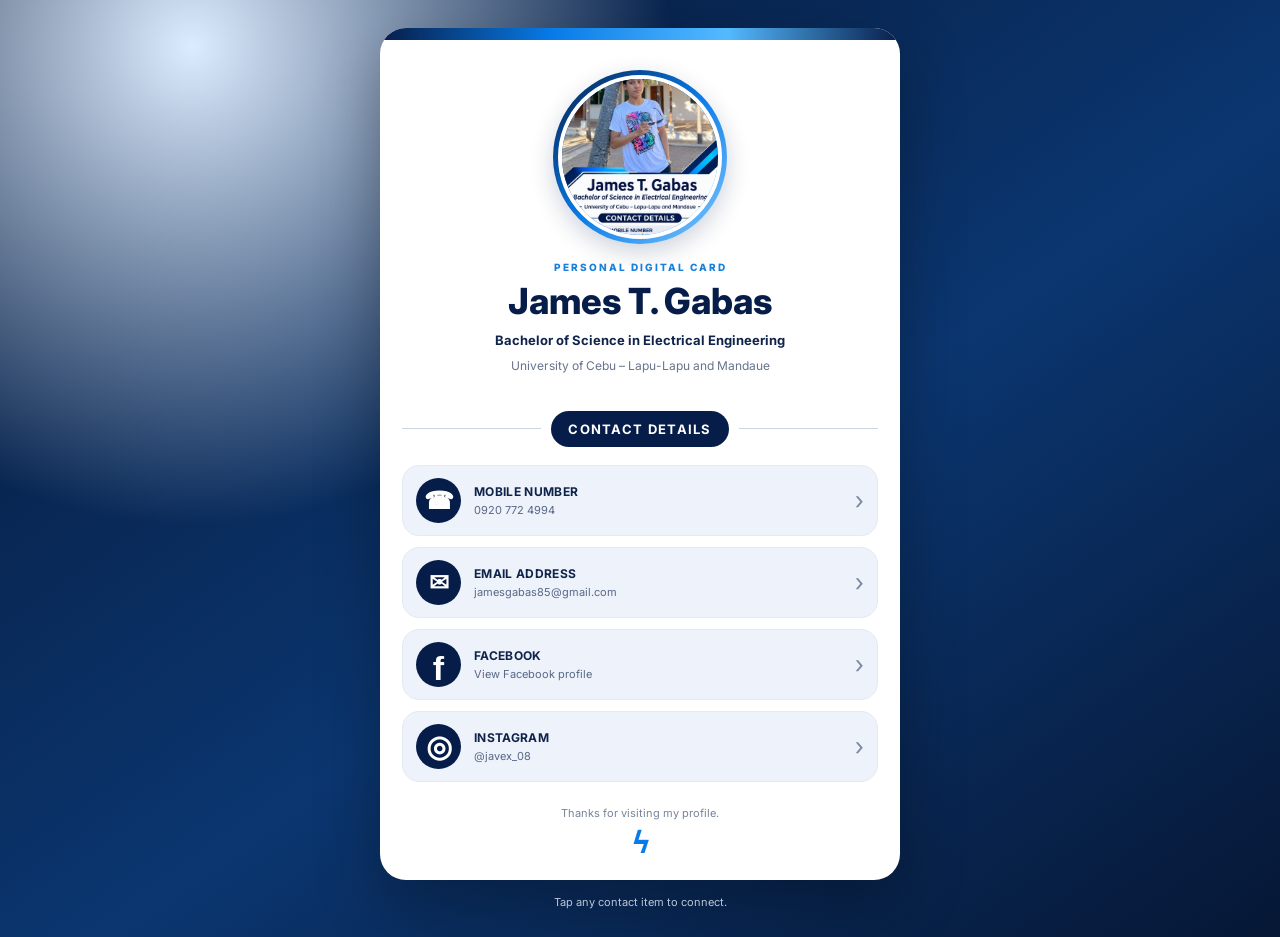
==== index.html @ 17c8b711 "Add files via upload" ====
<!DOCTYPE html>
<html lang="en">
<head>
  <meta charset="UTF-8">
  <meta name="viewport" content="width=device-width, initial-scale=1.0">
  <meta name="theme-color" content="#071d49">
  <meta name="description" content="James T. Gabas — Electrical Engineering personal contact card.">
  <title>James T. Gabas | Digital Business Card</title>
  <link rel="preconnect" href="https://fonts.googleapis.com">
  <link rel="preconnect" href="https://fonts.gstatic.com" crossorigin>
  <link href="https://fonts.googleapis.com/css2?family=Inter:wght@400;500;600;700;800&display=swap" rel="stylesheet">
  <link rel="stylesheet" href="style.css">
</head>
<body>
  <main class="page">
    <section class="card" aria-label="Personal digital business card">
      <div class="top-accent"></div>
      <header class="profile">
        <div class="photo-wrap">
          <img class="profile-photo" src="profile.jpg" alt="Profile photo of James T. Gabas">
        </div>
        <p class="eyebrow">PERSONAL DIGITAL CARD</p>
        <h1>James T. Gabas</h1>
        <p class="course">Bachelor of Science in Electrical Engineering</p>
        <p class="school">University of Cebu – Lapu-Lapu and Mandaue</p>
      </header>

      <section class="contact-section">
        <div class="section-heading"><span></span><h2>CONTACT DETAILS</h2><span></span></div>
        <nav class="contact-list" aria-label="Contact links">
          <a class="contact-item" href="tel:+639207724994">
            <span class="icon phone" aria-hidden="true">☎</span>
            <span class="details"><strong>Mobile Number</strong><small>0920 772 4994</small></span>
            <span class="chevron" aria-hidden="true">›</span>
          </a>
          <a class="contact-item" href="mailto:jamesgabas85@gmail.com">
            <span class="icon mail" aria-hidden="true">✉</span>
            <span class="details"><strong>Email Address</strong><small>jamesgabas85@gmail.com</small></span>
            <span class="chevron" aria-hidden="true">›</span>
          </a>
          <a class="contact-item" href="https://www.facebook.com/share/1MJzKPGMtL/" target="_blank" rel="noopener noreferrer">
            <span class="icon facebook" aria-hidden="true">f</span>
            <span class="details"><strong>Facebook</strong><small>View Facebook profile</small></span>
            <span class="chevron" aria-hidden="true">›</span>
          </a>
          <a class="contact-item" href="https://www.instagram.com/javex_08?obrf=Zm5xOXE4dzhrMDA0" target="_blank" rel="noopener noreferrer">
            <span class="icon instagram" aria-hidden="true">◎</span>
            <span class="details"><strong>Instagram</strong><small>@javex_08</small></span>
            <span class="chevron" aria-hidden="true">›</span>
          </a>
        </nav>
      </section>

      <footer>
        <p>Thanks for visiting my profile.</p>
        <span class="bolt" aria-hidden="true">ϟ</span>
      </footer>
    </section>
    <p class="page-note">Tap any contact item to connect.</p>
  </main>
  <script src="script.js"></script>
</body>
</html>
---- style.css ----
* { box-sizing: border-box; }
:root {
  --navy: #071d49;
  --blue: #087be8;
  --ink: #10244b;
  --muted: #66748d;
  --pale: #edf2fb;
}
html { min-height: 100%; }
body {
  margin: 0;
  min-height: 100vh;
  padding: 28px 16px;
  font-family: Inter, Arial, sans-serif;
  color: var(--ink);
  background: radial-gradient(circle at 15% 5%, #dcecff 0, transparent 34%),
              linear-gradient(145deg, #061735, #0b3670 55%, #061735);
}
.page { width: 100%; max-width: 520px; margin: 0 auto; }
.card {
  position: relative;
  overflow: hidden;
  background: #fff;
  border-radius: 26px;
  box-shadow: 0 22px 65px rgba(0,0,0,.30);
}
.top-accent {
  height: 12px;
  background: linear-gradient(90deg, var(--navy), var(--blue), #54baff, var(--navy));
}
.profile { text-align: center; padding: 30px 24px 20px; }
.photo-wrap {
  width: 174px; height: 174px; padding: 5px; margin: 0 auto 17px;
  border-radius: 50%;
  background: linear-gradient(135deg, var(--navy), var(--blue), #83caff);
  box-shadow: 0 8px 24px rgba(7,29,73,.20);
}
.profile-photo {
  width: 100%; height: 100%; object-fit: cover; object-position: center 35%;
  border: 4px solid white; border-radius: 50%; display: block;
}
.eyebrow { margin: 0 0 8px; color: #1680dc; font-size: 10px; font-weight: 800; letter-spacing: 2px; }
h1 { margin: 0; color: var(--navy); font-size: clamp(27px, 7vw, 36px); line-height: 1.12; font-weight: 800; }
.course { margin: 10px auto 6px; max-width: 390px; font-size: 13px; line-height: 1.5; font-weight: 700; }
.school { margin: 0; color: var(--muted); font-size: 12px; line-height: 1.5; }
.contact-section { padding: 8px 22px 24px; }
.section-heading { display: flex; align-items: center; gap: 10px; margin: 8px 0 18px; }
.section-heading span { height: 1px; background: #cbd5e6; flex: 1; }
.section-heading h2 {
  margin: 0; padding: 10px 17px; border-radius: 30px;
  background: var(--navy); color: white; font-size: 13px; letter-spacing: 1.3px;
}
.contact-list { display: grid; gap: 11px; }
.contact-item {
  min-width: 0; display: flex; align-items: center; gap: 13px;
  padding: 12px 13px; border-radius: 17px; background: var(--pale);
  color: var(--ink); text-decoration: none; border: 1px solid #e4eaf5;
  transition: transform .18s ease, background .18s ease, box-shadow .18s ease;
}
.contact-item:active { transform: scale(.985); }
.contact-item:hover { background: #e2edff; box-shadow: 0 5px 15px rgba(7,29,73,.08); }
.icon {
  flex: 0 0 45px; width: 45px; height: 45px; display: grid; place-items: center;
  border-radius: 50%; background: var(--navy); color: #fff; font-size: 25px; font-weight: 800;
}
.icon.phone { font-size: 24px; }
.icon.mail { font-size: 24px; }
.icon.facebook { font-family: Arial, sans-serif; font-size: 34px; padding-top: 7px; }
.icon.instagram { font-size: 30px; }
.details { display: grid; gap: 4px; min-width: 0; flex: 1; }
.details strong { text-transform: uppercase; font-size: 12px; letter-spacing: .35px; }
.details small { color: #586985; font-size: 11px; overflow-wrap: anywhere; }
.chevron { color: #7c8ba5; font-size: 25px; }
footer { text-align: center; padding: 0 20px 20px; color: #77849b; font-size: 11px; }
footer p { margin: 0 0 5px; }
.bolt { display: inline-block; color: var(--blue); font-size: 29px; font-weight: 800; }
.page-note { margin: 15px 0 0; text-align: center; color: #dce9ff; font-size: 11px; }
@media (max-width: 380px) {
  body { padding: 14px 10px; }
  .profile { padding: 24px 16px 17px; }
  .photo-wrap { width: 148px; height: 148px; }
  .contact-section { padding-inline: 14px; }
  .contact-item { gap: 10px; padding: 10px; }
}
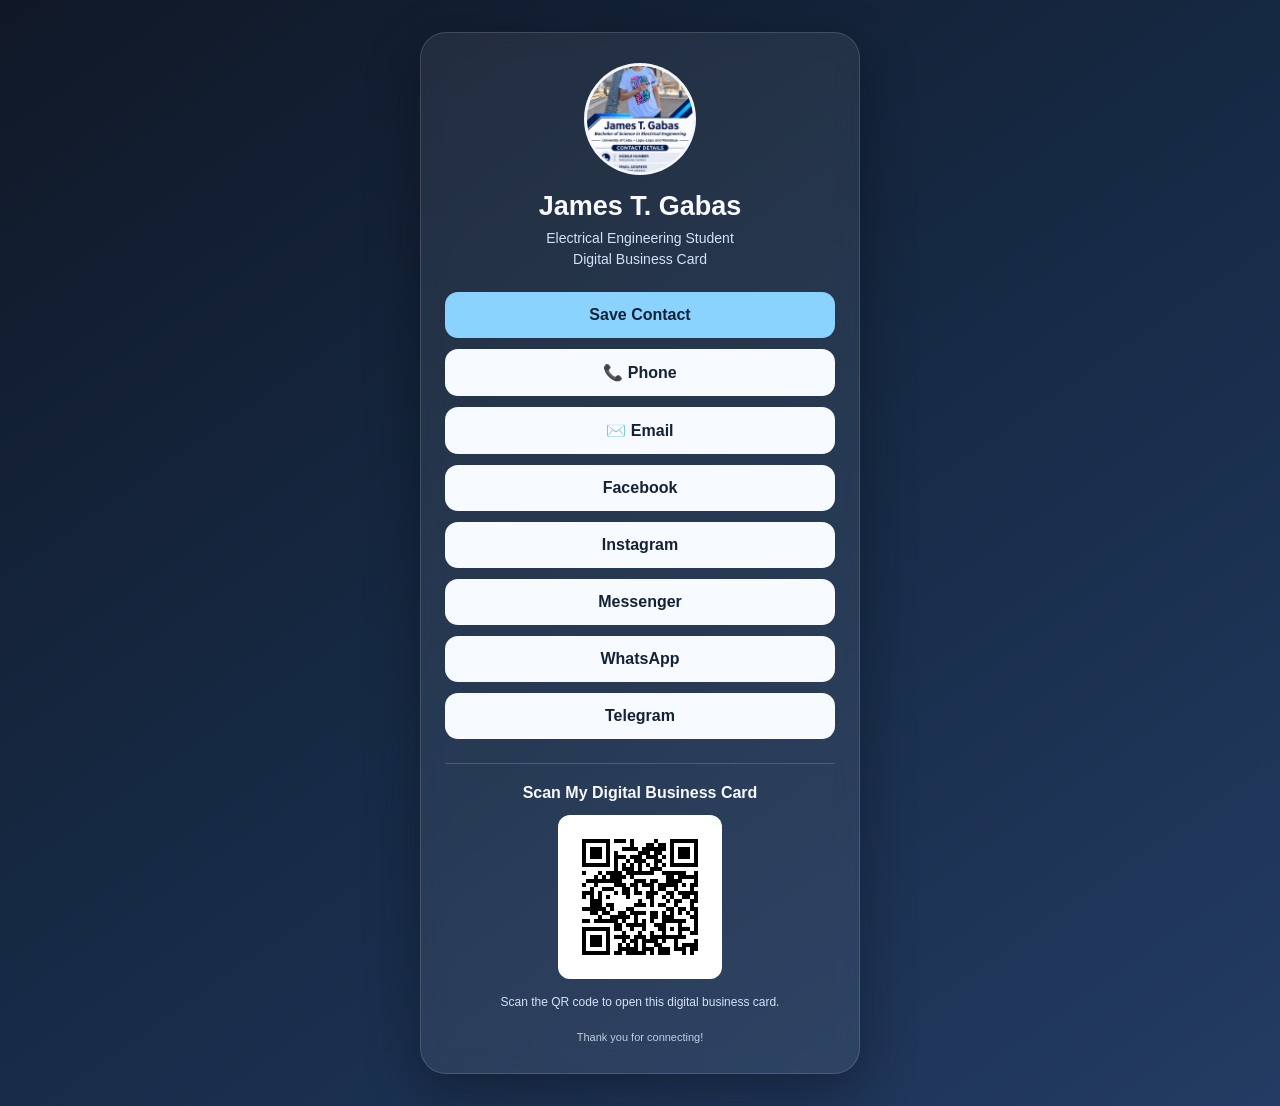
==== commit 1879bf1f: "Add files via upload" ====
--- a/index.html
+++ b/index.html
@@ -3,61 +3,58 @@
 <head>
   <meta charset="UTF-8">
   <meta name="viewport" content="width=device-width, initial-scale=1.0">
-  <meta name="theme-color" content="#071d49">
-  <meta name="description" content="James T. Gabas — Electrical Engineering personal contact card.">
+  <meta name="theme-color" content="#101827">
   <title>James T. Gabas | Digital Business Card</title>
-  <link rel="preconnect" href="https://fonts.googleapis.com">
-  <link rel="preconnect" href="https://fonts.gstatic.com" crossorigin>
-  <link href="https://fonts.googleapis.com/css2?family=Inter:wght@400;500;600;700;800&display=swap" rel="stylesheet">
-  <link rel="stylesheet" href="style.css">
+  <style>
+    *{box-sizing:border-box}
+    body{margin:0;min-height:100vh;padding:32px 16px;font-family:Arial,Helvetica,sans-serif;
+      color:#f7f9fc;background:linear-gradient(145deg,#101827,#172c48 55%,#243b63);
+      display:flex;justify-content:center;align-items:center}
+    .card{width:100%;max-width:440px;padding:30px 24px;border:1px solid #ffffff24;border-radius:26px;
+      background:#ffffff12;box-shadow:0 18px 55px #0005;text-align:center;backdrop-filter:blur(12px)}
+    .avatar{width:112px;height:112px;border-radius:50%;object-fit:cover;border:3px solid #ffffffb0;
+      background:#dbeafe;margin:0 auto 16px;display:block}
+    .initials{display:none;width:112px;height:112px;border-radius:50%;margin:0 auto 16px;
+      background:#dbeafe;color:#183153;font-size:34px;font-weight:700;align-items:center;justify-content:center}
+    h1{font-size:27px;margin:8px 0 6px}
+    .subtitle{color:#d4e2f5;margin:0 0 22px;font-size:14px;line-height:1.5}
+    .links{display:grid;gap:11px}
+    .btn{display:block;padding:14px 16px;border-radius:13px;text-decoration:none;color:#142238;
+      background:#f7fbff;font-weight:700;transition:transform .15s,background .15s}
+    .btn:hover{transform:translateY(-2px);background:#dcecff}
+    .btn.primary{background:#8bd3ff}
+    .section{margin-top:24px;padding-top:20px;border-top:1px solid #ffffff2b}
+    .section h2{font-size:16px;margin:0 0 13px}
+    .qr{width:164px;height:164px;padding:8px;background:#fff;border-radius:12px}
+    .small{font-size:12px;color:#d4e2f5;line-height:1.5;margin:10px 0 0}
+    footer{font-size:11px;color:#c0cee0;margin-top:20px}
+  </style>
 </head>
 <body>
-  <main class="page">
-    <section class="card" aria-label="Personal digital business card">
-      <div class="top-accent"></div>
-      <header class="profile">
-        <div class="photo-wrap">
-          <img class="profile-photo" src="profile.jpg" alt="Profile photo of James T. Gabas">
-        </div>
-        <p class="eyebrow">PERSONAL DIGITAL CARD</p>
-        <h1>James T. Gabas</h1>
-        <p class="course">Bachelor of Science in Electrical Engineering</p>
-        <p class="school">University of Cebu – Lapu-Lapu and Mandaue</p>
-      </header>
+  <main class="card">
+    <img class="avatar" src="profile.jpg" alt="James T. Gabas"
+         onerror="this.style.display='none';document.getElementById('initials').style.display='flex'">
+    <div class="initials" id="initials">JG</div>
+    <h1>James T. Gabas</h1>
+    <p class="subtitle">Electrical Engineering Student<br>Digital Business Card</p>
 
-      <section class="contact-section">
-        <div class="section-heading"><span></span><h2>CONTACT DETAILS</h2><span></span></div>
-        <nav class="contact-list" aria-label="Contact links">
-          <a class="contact-item" href="tel:+639207724994">
-            <span class="icon phone" aria-hidden="true">☎</span>
-            <span class="details"><strong>Mobile Number</strong><small>0920 772 4994</small></span>
-            <span class="chevron" aria-hidden="true">›</span>
-          </a>
-          <a class="contact-item" href="mailto:jamesgabas85@gmail.com">
-            <span class="icon mail" aria-hidden="true">✉</span>
-            <span class="details"><strong>Email Address</strong><small>jamesgabas85@gmail.com</small></span>
-            <span class="chevron" aria-hidden="true">›</span>
-          </a>
-          <a class="contact-item" href="https://www.facebook.com/share/1MJzKPGMtL/" target="_blank" rel="noopener noreferrer">
-            <span class="icon facebook" aria-hidden="true">f</span>
-            <span class="details"><strong>Facebook</strong><small>View Facebook profile</small></span>
-            <span class="chevron" aria-hidden="true">›</span>
-          </a>
-          <a class="contact-item" href="https://www.instagram.com/javex_08?obrf=Zm5xOXE4dzhrMDA0" target="_blank" rel="noopener noreferrer">
-            <span class="icon instagram" aria-hidden="true">◎</span>
-            <span class="details"><strong>Instagram</strong><small>@javex_08</small></span>
-            <span class="chevron" aria-hidden="true">›</span>
-          </a>
-        </nav>
-      </section>
+    <div class="links">
+      <a class="btn primary" href="james-gabas.vcf" download>Save Contact</a>
+      <a class="btn" href="tel:+639207724994">📞 Phone</a>
+      <a class="btn" href="mailto:jamesgabas85@gmail.com">✉️ Email</a>
+      <a class="btn" href="https://www.facebook.com/share/1MJzKPGMtL/" target="_blank" rel="noopener">Facebook</a>
+      <a class="btn" href="https://www.instagram.com/javex_08?obrf=Zm5xOXE4dzhrMDA0" target="_blank" rel="noopener">Instagram</a>
+      <a class="btn" href="https://m.me/Javex02" target="_blank" rel="noopener">Messenger</a>
+      <a class="btn" href="https://wa.me/639207724994?s=t" target="_blank" rel="noopener">WhatsApp</a>
+      <a class="btn" href="https://t.me/javeue" target="_blank" rel="noopener">Telegram</a>
+    </div>
 
-      <footer>
-        <p>Thanks for visiting my profile.</p>
-        <span class="bolt" aria-hidden="true">ϟ</span>
-      </footer>
+    <section class="section">
+      <h2>Scan My Digital Business Card</h2>
+      <img class="qr" src="qrcode.png" alt="QR code linking to James T. Gabas digital business card">
+      <p class="small">Scan the QR code to open this digital business card.</p>
     </section>
-    <p class="page-note">Tap any contact item to connect.</p>
+    <footer>Thank you for connecting!</footer>
   </main>
-  <script src="script.js"></script>
 </body>
 </html>
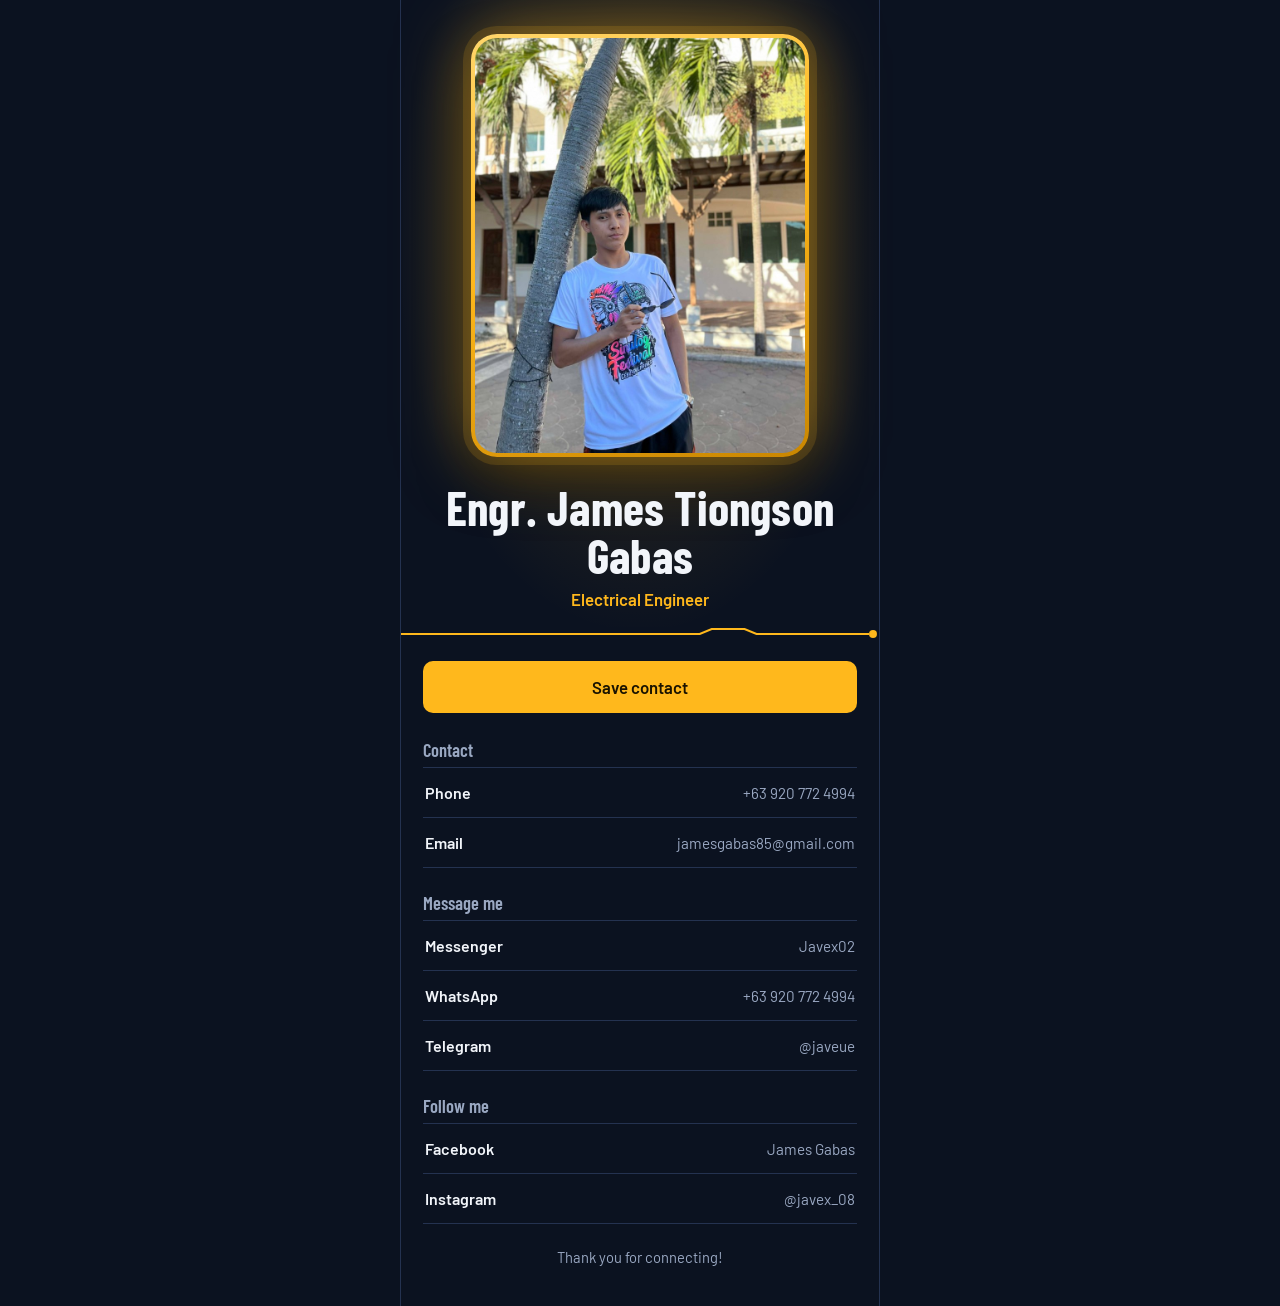
==== commit 080ff87a: "Add files via upload" ====
--- a/index.html
+++ b/index.html
@@ -1,60 +1,89 @@
 <!DOCTYPE html>
 <html lang="en">
 <head>
-  <meta charset="UTF-8">
-  <meta name="viewport" content="width=device-width, initial-scale=1.0">
-  <meta name="theme-color" content="#101827">
-  <title>James T. Gabas | Digital Business Card</title>
-  <style>
-    *{box-sizing:border-box}
-    body{margin:0;min-height:100vh;padding:32px 16px;font-family:Arial,Helvetica,sans-serif;
-      color:#f7f9fc;background:linear-gradient(145deg,#101827,#172c48 55%,#243b63);
-      display:flex;justify-content:center;align-items:center}
-    .card{width:100%;max-width:440px;padding:30px 24px;border:1px solid #ffffff24;border-radius:26px;
-      background:#ffffff12;box-shadow:0 18px 55px #0005;text-align:center;backdrop-filter:blur(12px)}
-    .avatar{width:112px;height:112px;border-radius:50%;object-fit:cover;border:3px solid #ffffffb0;
-      background:#dbeafe;margin:0 auto 16px;display:block}
-    .initials{display:none;width:112px;height:112px;border-radius:50%;margin:0 auto 16px;
-      background:#dbeafe;color:#183153;font-size:34px;font-weight:700;align-items:center;justify-content:center}
-    h1{font-size:27px;margin:8px 0 6px}
-    .subtitle{color:#d4e2f5;margin:0 0 22px;font-size:14px;line-height:1.5}
-    .links{display:grid;gap:11px}
-    .btn{display:block;padding:14px 16px;border-radius:13px;text-decoration:none;color:#142238;
-      background:#f7fbff;font-weight:700;transition:transform .15s,background .15s}
-    .btn:hover{transform:translateY(-2px);background:#dcecff}
-    .btn.primary{background:#8bd3ff}
-    .section{margin-top:24px;padding-top:20px;border-top:1px solid #ffffff2b}
-    .section h2{font-size:16px;margin:0 0 13px}
-    .qr{width:164px;height:164px;padding:8px;background:#fff;border-radius:12px}
-    .small{font-size:12px;color:#d4e2f5;line-height:1.5;margin:10px 0 0}
-    footer{font-size:11px;color:#c0cee0;margin-top:20px}
-  </style>
+<meta charset="UTF-8">
+<meta name="viewport" content="width=device-width, initial-scale=1, viewport-fit=cover">
+<meta name="theme-color" content="#0b1220">
+<title>Engr. James Tiongson Gabas | Electrical Engineer</title>
+<link rel="preconnect" href="https://fonts.googleapis.com">
+<link rel="preconnect" href="https://fonts.gstatic.com" crossorigin>
+<link href="https://fonts.googleapis.com/css2?family=Barlow+Condensed:wght@600;700&family=Barlow:wght@400;500;600&display=swap" rel="stylesheet">
+<style>
+:root{--bg:#0b1220;--panel:#121b2e;--line:#243250;--text:#f2f5fa;--muted:#9aa8c2;--amber:#ffb81c}
+*{box-sizing:border-box;margin:0;padding:0}
+body{background:var(--bg);color:var(--text);font-family:Barlow,system-ui,-apple-system,"Segoe UI",Roboto,sans-serif;-webkit-font-smoothing:antialiased}
+.card{max-width:480px;margin:0 auto;min-height:100vh;background:var(--bg)}
+
+/* Hero: profile photo is framed, glowing and spotlit */
+.hero{position:relative;padding:34px 22px 18px;text-align:center;background:radial-gradient(ellipse at 50% 38%,rgba(255,184,28,.28) 0%,rgba(255,184,28,.08) 45%,rgba(11,18,32,0) 72%)}
+.frame{width:min(78%,340px);aspect-ratio:4/5;margin:0 auto;border-radius:26px;padding:4px;background:linear-gradient(160deg,#ffd66b,var(--amber) 45%,#c98600);box-shadow:0 0 0 8px rgba(255,184,28,.14),0 0 70px rgba(255,184,28,.5),0 24px 50px rgba(0,0,0,.55);animation:glow 3.2s ease-in-out infinite}
+.frame img{width:100%;height:100%;object-fit:cover;object-position:50% 45%;border-radius:22px;display:block}
+@keyframes glow{50%{box-shadow:0 0 0 12px rgba(255,184,28,.2),0 0 95px rgba(255,184,28,.65),0 24px 50px rgba(0,0,0,.55)}}
+.id{margin-top:26px}
+.id h1{font-family:"Barlow Condensed","Arial Narrow",Impact,sans-serif;font-weight:700;font-size:clamp(2.2rem,10.5vw,3rem);line-height:1;letter-spacing:.2px}
+.id p{margin-top:10px;color:var(--amber);font-weight:600;font-size:1.05rem}
+
+/* One moment of motion: a current line drawn under the photo */
+.wire{display:block;width:100%;height:14px}
+.wire path{fill:none;stroke:var(--amber);stroke-width:2;stroke-dasharray:520;stroke-dashoffset:520;animation:draw 1.4s .3s ease-out forwards}
+.wire circle{fill:var(--amber);opacity:0;animation:pop .2s 1.6s forwards}
+@keyframes draw{to{stroke-dashoffset:0}}
+@keyframes pop{to{opacity:1}}
+
+.body{padding:6px 22px 40px}
+.save{display:block;text-align:center;background:var(--amber);color:#1a1300;font-weight:600;font-size:1.05rem;text-decoration:none;padding:16px;border-radius:10px;margin:14px 0 26px}
+.group{margin-bottom:24px}
+.group h2{font-family:"Barlow Condensed",sans-serif;font-weight:600;font-size:1.15rem;color:var(--muted);margin-bottom:6px}
+.row{display:flex;justify-content:space-between;align-items:center;gap:12px;padding:15px 2px;border-top:1px solid var(--line);color:var(--text);text-decoration:none}
+.row:last-child{border-bottom:1px solid var(--line)}
+.row b{font-weight:600}
+.row span{color:var(--muted);font-size:.95rem;text-align:right;overflow-wrap:anywhere}
+.row:active{background:var(--panel)}
+a:focus-visible{outline:3px solid var(--amber);outline-offset:2px}
+.thanks{text-align:center;color:var(--muted);font-size:.92rem;margin-top:8px}
+@media (min-width:520px){.card{border-left:1px solid var(--line);border-right:1px solid var(--line)}}
+@media (prefers-reduced-motion:reduce){.frame{animation:none}.wire path{animation:none;stroke-dashoffset:0}.wire circle{animation:none;opacity:1}}
+</style>
 </head>
 <body>
-  <main class="card">
-    <img class="avatar" src="profile.jpg" alt="James T. Gabas"
-         onerror="this.style.display='none';document.getElementById('initials').style.display='flex'">
-    <div class="initials" id="initials">JG</div>
-    <h1>James T. Gabas</h1>
-    <p class="subtitle">Electrical Engineering Student<br>Digital Business Card</p>
+<main class="card">
+  <header class="hero">
+    <div class="frame"><img src="profile.jpg" alt="Engr. James Tiongson Gabas"></div>
+    <div class="id">
+      <h1>Engr. James Tiongson Gabas</h1>
+      <p>Electrical Engineer</p>
+    </div>
+  </header>
 
-    <div class="links">
-      <a class="btn primary" href="james-gabas.vcf" download>Save Contact</a>
-      <a class="btn" href="tel:+639207724994">📞 Phone</a>
-      <a class="btn" href="mailto:jamesgabas85@gmail.com">✉️ Email</a>
-      <a class="btn" href="https://www.facebook.com/share/1MJzKPGMtL/" target="_blank" rel="noopener">Facebook</a>
-      <a class="btn" href="https://www.instagram.com/javex_08?obrf=Zm5xOXE4dzhrMDA0" target="_blank" rel="noopener">Instagram</a>
-      <a class="btn" href="https://m.me/Javex02" target="_blank" rel="noopener">Messenger</a>
-      <a class="btn" href="https://wa.me/639207724994?s=t" target="_blank" rel="noopener">WhatsApp</a>
-      <a class="btn" href="https://t.me/javeue" target="_blank" rel="noopener">Telegram</a>
-    </div>
+  <svg class="wire" viewBox="0 0 480 14" preserveAspectRatio="none" aria-hidden="true">
+    <path d="M0 7 H300 L312 2 H345 L357 7 H470"/>
+    <circle cx="474" cy="7" r="4"/>
+  </svg>
 
-    <section class="section">
-      <h2>Scan My Digital Business Card</h2>
-      <img class="qr" src="qrcode.png" alt="QR code linking to James T. Gabas digital business card">
-      <p class="small">Scan the QR code to open this digital business card.</p>
+  <div class="body">
+    <a class="save" href="james-gabas.vcf" download>Save contact</a>
+
+    <section class="group">
+      <h2>Contact</h2>
+      <a class="row" href="tel:+639207724994"><b>Phone</b><span>+63 920 772 4994</span></a>
+      <a class="row" href="mailto:jamesgabas85@gmail.com"><b>Email</b><span>jamesgabas85@gmail.com</span></a>
     </section>
-    <footer>Thank you for connecting!</footer>
-  </main>
+
+    <section class="group">
+      <h2>Message me</h2>
+      <a class="row" href="https://m.me/Javex02" target="_blank" rel="noopener"><b>Messenger</b><span>Javex02</span></a>
+      <a class="row" href="https://wa.me/639207724994?s=t" target="_blank" rel="noopener"><b>WhatsApp</b><span>+63 920 772 4994</span></a>
+      <a class="row" href="https://t.me/javeue" target="_blank" rel="noopener"><b>Telegram</b><span>@javeue</span></a>
+    </section>
+
+    <section class="group">
+      <h2>Follow me</h2>
+      <a class="row" href="https://www.facebook.com/share/1MJzKPGMtL/" target="_blank" rel="noopener"><b>Facebook</b><span>James Gabas</span></a>
+      <a class="row" href="https://www.instagram.com/javex_08?obrf=Zm5xOXE4dzhrMDA0" target="_blank" rel="noopener"><b>Instagram</b><span>@javex_08</span></a>
+    </section>
+
+    <p class="thanks">Thank you for connecting!</p>
+  </div>
+</main>
 </body>
 </html>
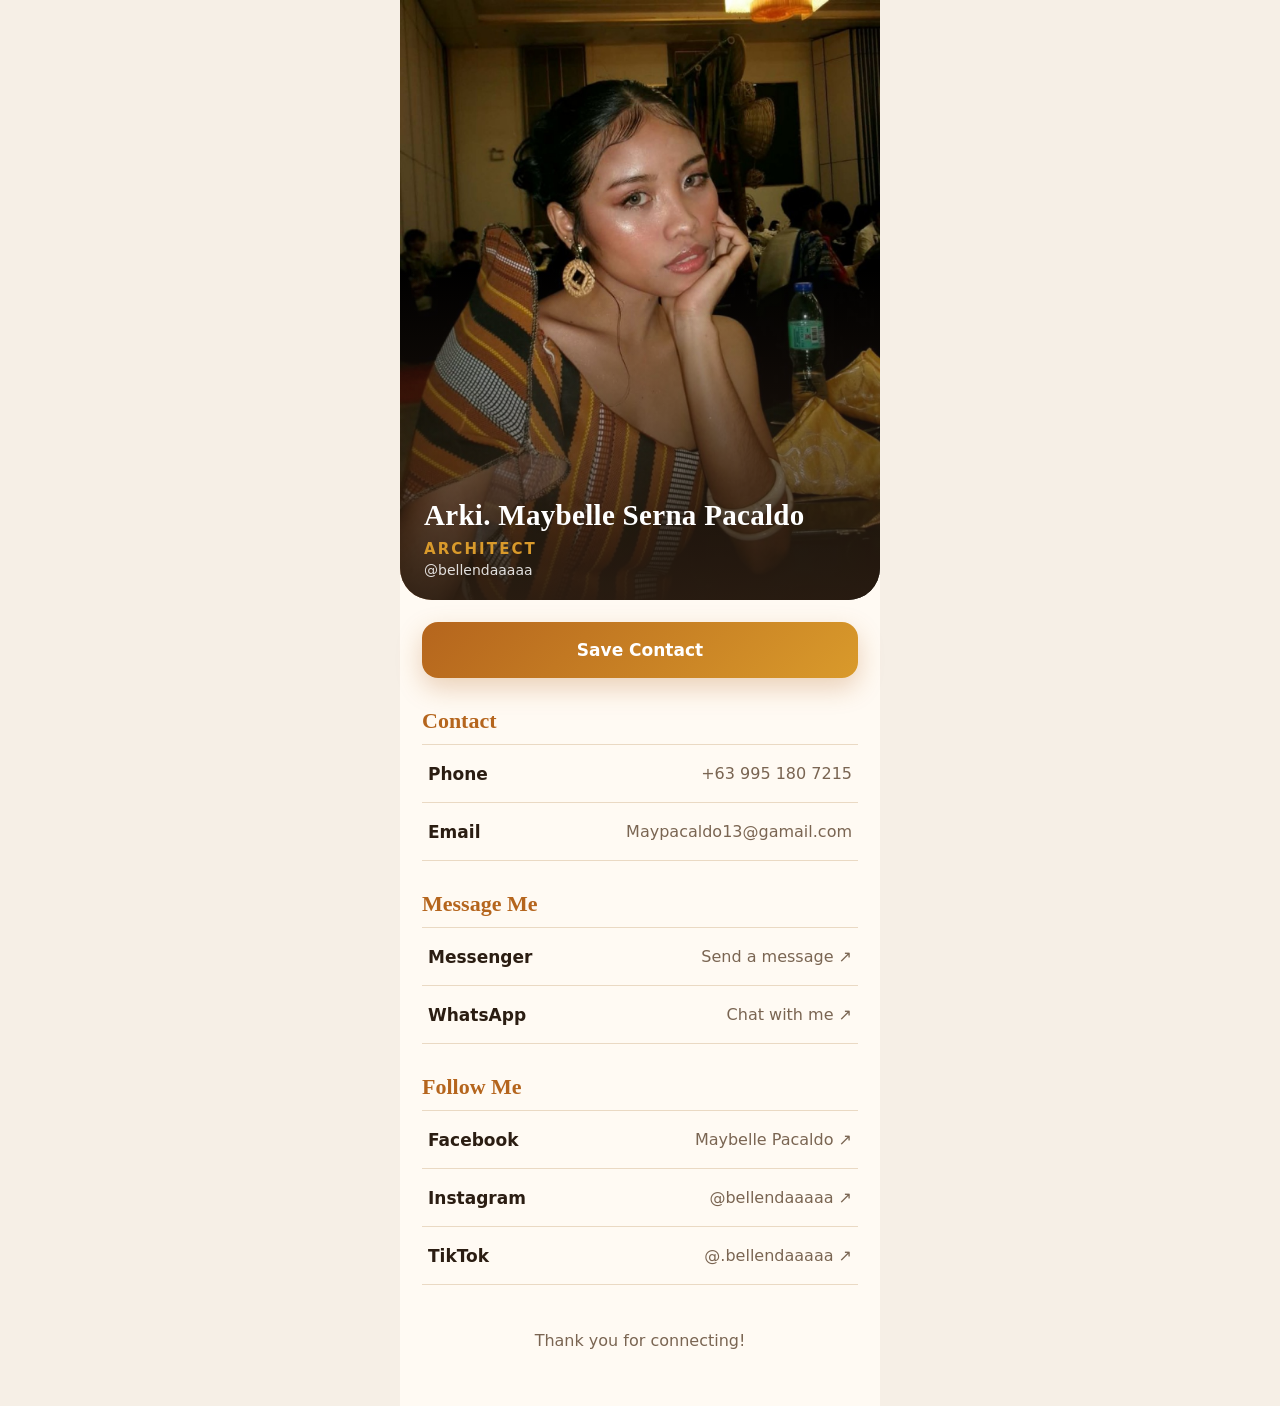
==== commit 2587471b: "Add files via upload" ====
--- a/index.html
+++ b/index.html
@@ -1,89 +1,43 @@
 <!DOCTYPE html>
 <html lang="en">
 <head>
-<meta charset="UTF-8">
-<meta name="viewport" content="width=device-width, initial-scale=1, viewport-fit=cover">
-<meta name="theme-color" content="#0b1220">
-<title>Engr. James Tiongson Gabas | Electrical Engineer</title>
-<link rel="preconnect" href="https://fonts.googleapis.com">
-<link rel="preconnect" href="https://fonts.gstatic.com" crossorigin>
-<link href="https://fonts.googleapis.com/css2?family=Barlow+Condensed:wght@600;700&family=Barlow:wght@400;500;600&display=swap" rel="stylesheet">
-<style>
-:root{--bg:#0b1220;--panel:#121b2e;--line:#243250;--text:#f2f5fa;--muted:#9aa8c2;--amber:#ffb81c}
-*{box-sizing:border-box;margin:0;padding:0}
-body{background:var(--bg);color:var(--text);font-family:Barlow,system-ui,-apple-system,"Segoe UI",Roboto,sans-serif;-webkit-font-smoothing:antialiased}
-.card{max-width:480px;margin:0 auto;min-height:100vh;background:var(--bg)}
-
-/* Hero: profile photo is framed, glowing and spotlit */
-.hero{position:relative;padding:34px 22px 18px;text-align:center;background:radial-gradient(ellipse at 50% 38%,rgba(255,184,28,.28) 0%,rgba(255,184,28,.08) 45%,rgba(11,18,32,0) 72%)}
-.frame{width:min(78%,340px);aspect-ratio:4/5;margin:0 auto;border-radius:26px;padding:4px;background:linear-gradient(160deg,#ffd66b,var(--amber) 45%,#c98600);box-shadow:0 0 0 8px rgba(255,184,28,.14),0 0 70px rgba(255,184,28,.5),0 24px 50px rgba(0,0,0,.55);animation:glow 3.2s ease-in-out infinite}
-.frame img{width:100%;height:100%;object-fit:cover;object-position:50% 45%;border-radius:22px;display:block}
-@keyframes glow{50%{box-shadow:0 0 0 12px rgba(255,184,28,.2),0 0 95px rgba(255,184,28,.65),0 24px 50px rgba(0,0,0,.55)}}
-.id{margin-top:26px}
-.id h1{font-family:"Barlow Condensed","Arial Narrow",Impact,sans-serif;font-weight:700;font-size:clamp(2.2rem,10.5vw,3rem);line-height:1;letter-spacing:.2px}
-.id p{margin-top:10px;color:var(--amber);font-weight:600;font-size:1.05rem}
-
-/* One moment of motion: a current line drawn under the photo */
-.wire{display:block;width:100%;height:14px}
-.wire path{fill:none;stroke:var(--amber);stroke-width:2;stroke-dasharray:520;stroke-dashoffset:520;animation:draw 1.4s .3s ease-out forwards}
-.wire circle{fill:var(--amber);opacity:0;animation:pop .2s 1.6s forwards}
-@keyframes draw{to{stroke-dashoffset:0}}
-@keyframes pop{to{opacity:1}}
-
-.body{padding:6px 22px 40px}
-.save{display:block;text-align:center;background:var(--amber);color:#1a1300;font-weight:600;font-size:1.05rem;text-decoration:none;padding:16px;border-radius:10px;margin:14px 0 26px}
-.group{margin-bottom:24px}
-.group h2{font-family:"Barlow Condensed",sans-serif;font-weight:600;font-size:1.15rem;color:var(--muted);margin-bottom:6px}
-.row{display:flex;justify-content:space-between;align-items:center;gap:12px;padding:15px 2px;border-top:1px solid var(--line);color:var(--text);text-decoration:none}
-.row:last-child{border-bottom:1px solid var(--line)}
-.row b{font-weight:600}
-.row span{color:var(--muted);font-size:.95rem;text-align:right;overflow-wrap:anywhere}
-.row:active{background:var(--panel)}
-a:focus-visible{outline:3px solid var(--amber);outline-offset:2px}
-.thanks{text-align:center;color:var(--muted);font-size:.92rem;margin-top:8px}
-@media (min-width:520px){.card{border-left:1px solid var(--line);border-right:1px solid var(--line)}}
-@media (prefers-reduced-motion:reduce){.frame{animation:none}.wire path{animation:none;stroke-dashoffset:0}.wire circle{animation:none;opacity:1}}
-</style>
+  <meta charset="UTF-8">
+  <meta name="viewport" content="width=device-width, initial-scale=1, viewport-fit=cover">
+  <meta name="theme-color" content="#f6efe6">
+  <title>Digital Business Card | Maybelle Pacaldo</title>
+  <link rel="stylesheet" href="style.css">
 </head>
 <body>
-<main class="card">
-  <header class="hero">
-    <div class="frame"><img src="profile.jpg" alt="Engr. James Tiongson Gabas"></div>
-    <div class="id">
-      <h1>Engr. James Tiongson Gabas</h1>
-      <p>Electrical Engineer</p>
-    </div>
-  </header>
+  <div class="wrap">
+    <header class="hero">
+      <img src="profile.jpg" alt="Profile photo of Maybelle Pacaldo">
+      <div class="name">
+        <h1>Arki. Maybelle Serna Pacaldo</h1>
+        <p class="role">Architect</p>
+        <p class="handle">@bellendaaaaa</p>
+      </div>
+    </header>
 
-  <svg class="wire" viewBox="0 0 480 14" preserveAspectRatio="none" aria-hidden="true">
-    <path d="M0 7 H300 L312 2 H345 L357 7 H470"/>
-    <circle cx="474" cy="7" r="4"/>
-  </svg>
+    <main>
+      <button class="save" id="save" type="button">Save Contact</button>
 
-  <div class="body">
-    <a class="save" href="james-gabas.vcf" download>Save contact</a>
+      <h2>Contact</h2>
+      <a class="row" href="tel:+639951807215"><b>Phone</b><span>+63 995 180 7215</span></a>
+      <a class="row" href="mailto:Maypacaldo13@gamail.com"><b>Email</b><span>Maypacaldo13@gamail.com</span></a>
 
-    <section class="group">
-      <h2>Contact</h2>
-      <a class="row" href="tel:+639207724994"><b>Phone</b><span>+63 920 772 4994</span></a>
-      <a class="row" href="mailto:jamesgabas85@gmail.com"><b>Email</b><span>jamesgabas85@gmail.com</span></a>
-    </section>
+      <h2>Message Me</h2>
+      <a class="row" href="https://m.me/61596324033082" target="_blank" rel="noopener noreferrer"><b>Messenger</b><span>Send a message ↗</span></a>
+      <a class="row" href="https://wa.me/qr/MXVC3Q3X3XOMI1" target="_blank" rel="noopener noreferrer"><b>WhatsApp</b><span>Chat with me ↗</span></a>
 
-    <section class="group">
-      <h2>Message me</h2>
-      <a class="row" href="https://m.me/Javex02" target="_blank" rel="noopener"><b>Messenger</b><span>Javex02</span></a>
-      <a class="row" href="https://wa.me/639207724994?s=t" target="_blank" rel="noopener"><b>WhatsApp</b><span>+63 920 772 4994</span></a>
-      <a class="row" href="https://t.me/javeue" target="_blank" rel="noopener"><b>Telegram</b><span>@javeue</span></a>
-    </section>
+      <h2>Follow Me</h2>
+      <a class="row" href="https://www.facebook.com/share/1Va4cUzUYh/" target="_blank" rel="noopener noreferrer"><b>Facebook</b><span>Maybelle Pacaldo ↗</span></a>
+      <a class="row" href="https://www.instagram.com/bellendaaaaa" target="_blank" rel="noopener noreferrer"><b>Instagram</b><span>@bellendaaaaa ↗</span></a>
+      <a class="row" href="https://www.tiktok.com/@.bellendaaaaa" target="_blank" rel="noopener noreferrer"><b>TikTok</b><span>@.bellendaaaaa ↗</span></a>
 
-    <section class="group">
-      <h2>Follow me</h2>
-      <a class="row" href="https://www.facebook.com/share/1MJzKPGMtL/" target="_blank" rel="noopener"><b>Facebook</b><span>James Gabas</span></a>
-      <a class="row" href="https://www.instagram.com/javex_08?obrf=Zm5xOXE4dzhrMDA0" target="_blank" rel="noopener"><b>Instagram</b><span>@javex_08</span></a>
-    </section>
-
-    <p class="thanks">Thank you for connecting!</p>
+      <p class="thanks">Thank you for connecting!</p>
+    </main>
   </div>
-</main>
+  <div class="toast" id="toast" role="status" aria-live="polite"></div>
+  <script src="script.js"></script>
 </body>
 </html>
--- a/style.css
+++ b/style.css
@@ -0,0 +1,35 @@
+:root{--bg:#f6efe6;--card:#fffaf3;--text:#2b1d12;--muted:#7a6552;--accent:#b5651d;--accent2:#d99a2b;--line:#ead9c3;--shade:43,29,18;box-sizing:border-box;padding-bottom:env(safe-area-inset-bottom,0px)}
+@media (prefers-color-scheme:dark){:root:not([data-theme="light"]){--bg:#120d08;--card:#1c140d;--text:#f7ecdc;--muted:#b8a089;--accent:#e0a040;--accent2:#f2c46d;--line:#33261a;--shade:18,13,8}}
+:root[data-theme="dark"]{--bg:#120d08;--card:#1c140d;--text:#f7ecdc;--muted:#b8a089;--accent:#e0a040;--accent2:#f2c46d;--line:#33261a;--shade:18,13,8}
+html{scroll-padding-top:env(safe-area-inset-top,0px)}
+*{box-sizing:border-box}
+body{margin:0;background:var(--bg);color:var(--text);font-family:system-ui,-apple-system,"Segoe UI",Roboto,sans-serif;display:flex;justify-content:center}
+.wrap{width:100%;max-width:480px;background:var(--card);min-height:100vh}
+.hero{position:relative;aspect-ratio:4/5;overflow:hidden;border-radius:0 0 32px 32px}
+.hero img{position:absolute;inset:0;width:100%;height:100%;object-fit:cover;object-position:50% 30%;display:block}
+.hero::after{content:"";position:absolute;inset:0;background:linear-gradient(to top,rgba(var(--shade),.92) 0%,rgba(var(--shade),.5) 28%,rgba(var(--shade),0) 55%)}
+.name{position:absolute;left:24px;right:24px;bottom:22px;z-index:2;color:#fff}
+h1{margin:0;font-family:Georgia,"Times New Roman",serif;font-weight:600;font-size:29px;line-height:1.15;letter-spacing:.3px}
+.role{margin:8px 0 0;font-size:15px;font-weight:600;letter-spacing:.14em;text-transform:uppercase;color:var(--accent2)}
+.handle{margin:4px 0 0;font-size:14px;opacity:.85}
+main{padding:22px 22px 12px}
+.save{display:block;width:100%;border:0;border-radius:16px;background:linear-gradient(135deg,var(--accent),var(--accent2));color:#fff;font:600 18px system-ui,sans-serif;padding:18px;cursor:pointer;box-shadow:0 10px 26px rgba(181,101,29,.28)}
+.save:active{transform:scale(.99)}
+h2{font-family:Georgia,"Times New Roman",serif;font-weight:600;font-size:22px;color:var(--accent);margin:30px 0 0;padding-bottom:10px;border-bottom:1px solid var(--line)}
+.row{display:flex;justify-content:space-between;align-items:center;gap:16px;padding:18px 6px;border-bottom:1px solid var(--line);color:var(--text);text-decoration:none}
+.row b{font-weight:600;font-size:17px}
+.row span{color:var(--muted);font-size:16px;text-align:right;min-width:0;overflow:hidden;text-overflow:ellipsis;white-space:nowrap}
+.row:active{background:rgba(181,101,29,.08)}
+.thanks{text-align:center;color:var(--muted);font-size:16px;padding:30px 0 28px}
+.toast{position:fixed;bottom:calc(24px + env(safe-area-inset-bottom,0px));left:50%;transform:translateX(-50%) translateY(20px);background:var(--text);color:var(--bg);padding:10px 18px;border-radius:999px;font-size:14px;opacity:0;transition:.25s;pointer-events:none;max-width:90%;text-align:center}
+.toast.show{opacity:1;transform:translateX(-50%)}
+
+a, button { -webkit-tap-highlight-color: transparent; }
+.save { font-size: 17px; }
+.row { min-height: 58px; }
+@media (max-width: 360px) {
+  main { padding-left: 17px; padding-right: 17px; }
+  h1 { font-size: 25px; }
+  .row b { font-size: 15px; }
+  .row span { font-size: 14px; }
+}
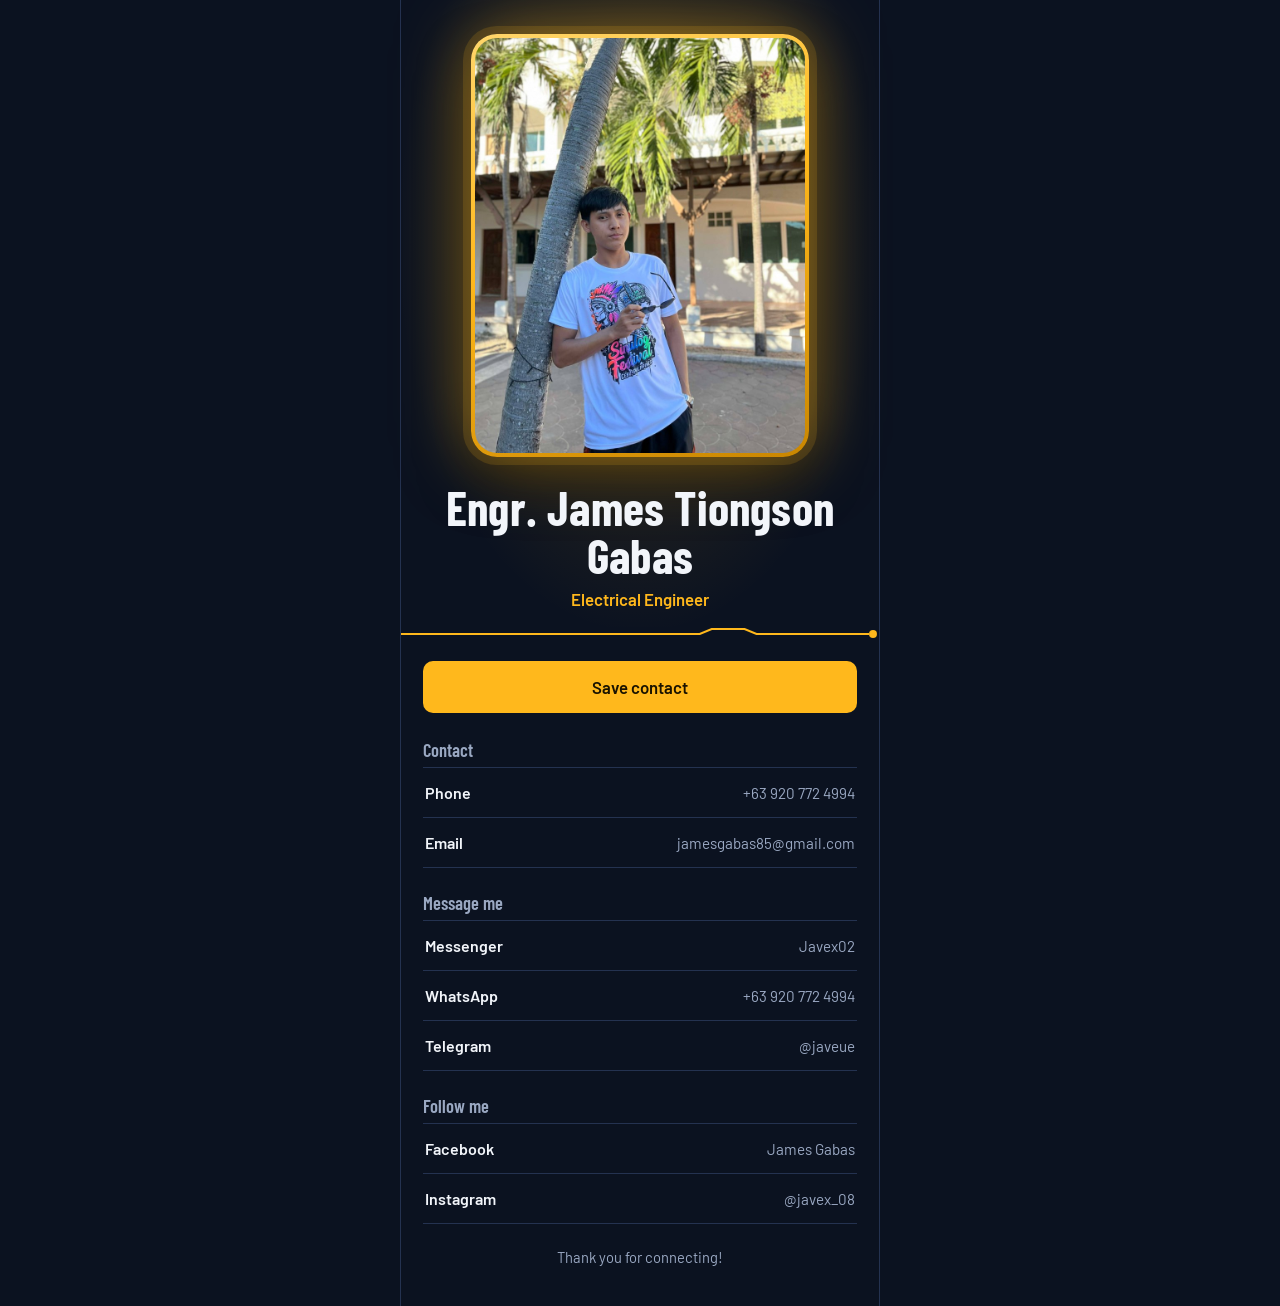
==== commit fd0a6138: "Add files via upload" ====
--- a/index.html
+++ b/index.html
@@ -1,43 +1,89 @@
 <!DOCTYPE html>
 <html lang="en">
 <head>
-  <meta charset="UTF-8">
-  <meta name="viewport" content="width=device-width, initial-scale=1, viewport-fit=cover">
-  <meta name="theme-color" content="#f6efe6">
-  <title>Digital Business Card | Maybelle Pacaldo</title>
-  <link rel="stylesheet" href="style.css">
+<meta charset="UTF-8">
+<meta name="viewport" content="width=device-width, initial-scale=1, viewport-fit=cover">
+<meta name="theme-color" content="#0b1220">
+<title>Engr. James Tiongson Gabas | Electrical Engineer</title>
+<link rel="preconnect" href="https://fonts.googleapis.com">
+<link rel="preconnect" href="https://fonts.gstatic.com" crossorigin>
+<link href="https://fonts.googleapis.com/css2?family=Barlow+Condensed:wght@600;700&family=Barlow:wght@400;500;600&display=swap" rel="stylesheet">
+<style>
+:root{--bg:#0b1220;--panel:#121b2e;--line:#243250;--text:#f2f5fa;--muted:#9aa8c2;--amber:#ffb81c}
+*{box-sizing:border-box;margin:0;padding:0}
+body{background:var(--bg);color:var(--text);font-family:Barlow,system-ui,-apple-system,"Segoe UI",Roboto,sans-serif;-webkit-font-smoothing:antialiased}
+.card{max-width:480px;margin:0 auto;min-height:100vh;background:var(--bg)}
+
+/* Hero: profile photo is framed, glowing and spotlit */
+.hero{position:relative;padding:34px 22px 18px;text-align:center;background:radial-gradient(ellipse at 50% 38%,rgba(255,184,28,.28) 0%,rgba(255,184,28,.08) 45%,rgba(11,18,32,0) 72%)}
+.frame{width:min(78%,340px);aspect-ratio:4/5;margin:0 auto;border-radius:26px;padding:4px;background:linear-gradient(160deg,#ffd66b,var(--amber) 45%,#c98600);box-shadow:0 0 0 8px rgba(255,184,28,.14),0 0 70px rgba(255,184,28,.5),0 24px 50px rgba(0,0,0,.55);animation:glow 3.2s ease-in-out infinite}
+.frame img{width:100%;height:100%;object-fit:cover;object-position:50% 45%;border-radius:22px;display:block}
+@keyframes glow{50%{box-shadow:0 0 0 12px rgba(255,184,28,.2),0 0 95px rgba(255,184,28,.65),0 24px 50px rgba(0,0,0,.55)}}
+.id{margin-top:26px}
+.id h1{font-family:"Barlow Condensed","Arial Narrow",Impact,sans-serif;font-weight:700;font-size:clamp(2.2rem,10.5vw,3rem);line-height:1;letter-spacing:.2px}
+.id p{margin-top:10px;color:var(--amber);font-weight:600;font-size:1.05rem}
+
+/* One moment of motion: a current line drawn under the photo */
+.wire{display:block;width:100%;height:14px}
+.wire path{fill:none;stroke:var(--amber);stroke-width:2;stroke-dasharray:520;stroke-dashoffset:520;animation:draw 1.4s .3s ease-out forwards}
+.wire circle{fill:var(--amber);opacity:0;animation:pop .2s 1.6s forwards}
+@keyframes draw{to{stroke-dashoffset:0}}
+@keyframes pop{to{opacity:1}}
+
+.body{padding:6px 22px 40px}
+.save{display:block;text-align:center;background:var(--amber);color:#1a1300;font-weight:600;font-size:1.05rem;text-decoration:none;padding:16px;border-radius:10px;margin:14px 0 26px}
+.group{margin-bottom:24px}
+.group h2{font-family:"Barlow Condensed",sans-serif;font-weight:600;font-size:1.15rem;color:var(--muted);margin-bottom:6px}
+.row{display:flex;justify-content:space-between;align-items:center;gap:12px;padding:15px 2px;border-top:1px solid var(--line);color:var(--text);text-decoration:none}
+.row:last-child{border-bottom:1px solid var(--line)}
+.row b{font-weight:600}
+.row span{color:var(--muted);font-size:.95rem;text-align:right;overflow-wrap:anywhere}
+.row:active{background:var(--panel)}
+a:focus-visible{outline:3px solid var(--amber);outline-offset:2px}
+.thanks{text-align:center;color:var(--muted);font-size:.92rem;margin-top:8px}
+@media (min-width:520px){.card{border-left:1px solid var(--line);border-right:1px solid var(--line)}}
+@media (prefers-reduced-motion:reduce){.frame{animation:none}.wire path{animation:none;stroke-dashoffset:0}.wire circle{animation:none;opacity:1}}
+</style>
 </head>
 <body>
-  <div class="wrap">
-    <header class="hero">
-      <img src="profile.jpg" alt="Profile photo of Maybelle Pacaldo">
-      <div class="name">
-        <h1>Arki. Maybelle Serna Pacaldo</h1>
-        <p class="role">Architect</p>
-        <p class="handle">@bellendaaaaa</p>
-      </div>
-    </header>
+<main class="card">
+  <header class="hero">
+    <div class="frame"><img src="profile.jpg" alt="Engr. James Tiongson Gabas"></div>
+    <div class="id">
+      <h1>Engr. James Tiongson Gabas</h1>
+      <p>Electrical Engineer</p>
+    </div>
+  </header>
 
-    <main>
-      <button class="save" id="save" type="button">Save Contact</button>
+  <svg class="wire" viewBox="0 0 480 14" preserveAspectRatio="none" aria-hidden="true">
+    <path d="M0 7 H300 L312 2 H345 L357 7 H470"/>
+    <circle cx="474" cy="7" r="4"/>
+  </svg>
 
+  <div class="body">
+    <a class="save" href="james-gabas.vcf" download>Save contact</a>
+
+    <section class="group">
       <h2>Contact</h2>
-      <a class="row" href="tel:+639951807215"><b>Phone</b><span>+63 995 180 7215</span></a>
-      <a class="row" href="mailto:Maypacaldo13@gamail.com"><b>Email</b><span>Maypacaldo13@gamail.com</span></a>
+      <a class="row" href="tel:+639207724994"><b>Phone</b><span>+63 920 772 4994</span></a>
+      <a class="row" href="mailto:jamesgabas85@gmail.com"><b>Email</b><span>jamesgabas85@gmail.com</span></a>
+    </section>
 
-      <h2>Message Me</h2>
-      <a class="row" href="https://m.me/61596324033082" target="_blank" rel="noopener noreferrer"><b>Messenger</b><span>Send a message ↗</span></a>
-      <a class="row" href="https://wa.me/qr/MXVC3Q3X3XOMI1" target="_blank" rel="noopener noreferrer"><b>WhatsApp</b><span>Chat with me ↗</span></a>
+    <section class="group">
+      <h2>Message me</h2>
+      <a class="row" href="https://m.me/Javex02" target="_blank" rel="noopener"><b>Messenger</b><span>Javex02</span></a>
+      <a class="row" href="https://wa.me/639207724994?s=t" target="_blank" rel="noopener"><b>WhatsApp</b><span>+63 920 772 4994</span></a>
+      <a class="row" href="https://t.me/javeue" target="_blank" rel="noopener"><b>Telegram</b><span>@javeue</span></a>
+    </section>
 
-      <h2>Follow Me</h2>
-      <a class="row" href="https://www.facebook.com/share/1Va4cUzUYh/" target="_blank" rel="noopener noreferrer"><b>Facebook</b><span>Maybelle Pacaldo ↗</span></a>
-      <a class="row" href="https://www.instagram.com/bellendaaaaa" target="_blank" rel="noopener noreferrer"><b>Instagram</b><span>@bellendaaaaa ↗</span></a>
-      <a class="row" href="https://www.tiktok.com/@.bellendaaaaa" target="_blank" rel="noopener noreferrer"><b>TikTok</b><span>@.bellendaaaaa ↗</span></a>
+    <section class="group">
+      <h2>Follow me</h2>
+      <a class="row" href="https://www.facebook.com/share/1MJzKPGMtL/" target="_blank" rel="noopener"><b>Facebook</b><span>James Gabas</span></a>
+      <a class="row" href="https://www.instagram.com/javex_08?obrf=Zm5xOXE4dzhrMDA0" target="_blank" rel="noopener"><b>Instagram</b><span>@javex_08</span></a>
+    </section>
 
-      <p class="thanks">Thank you for connecting!</p>
-    </main>
+    <p class="thanks">Thank you for connecting!</p>
   </div>
-  <div class="toast" id="toast" role="status" aria-live="polite"></div>
-  <script src="script.js"></script>
+</main>
 </body>
 </html>
